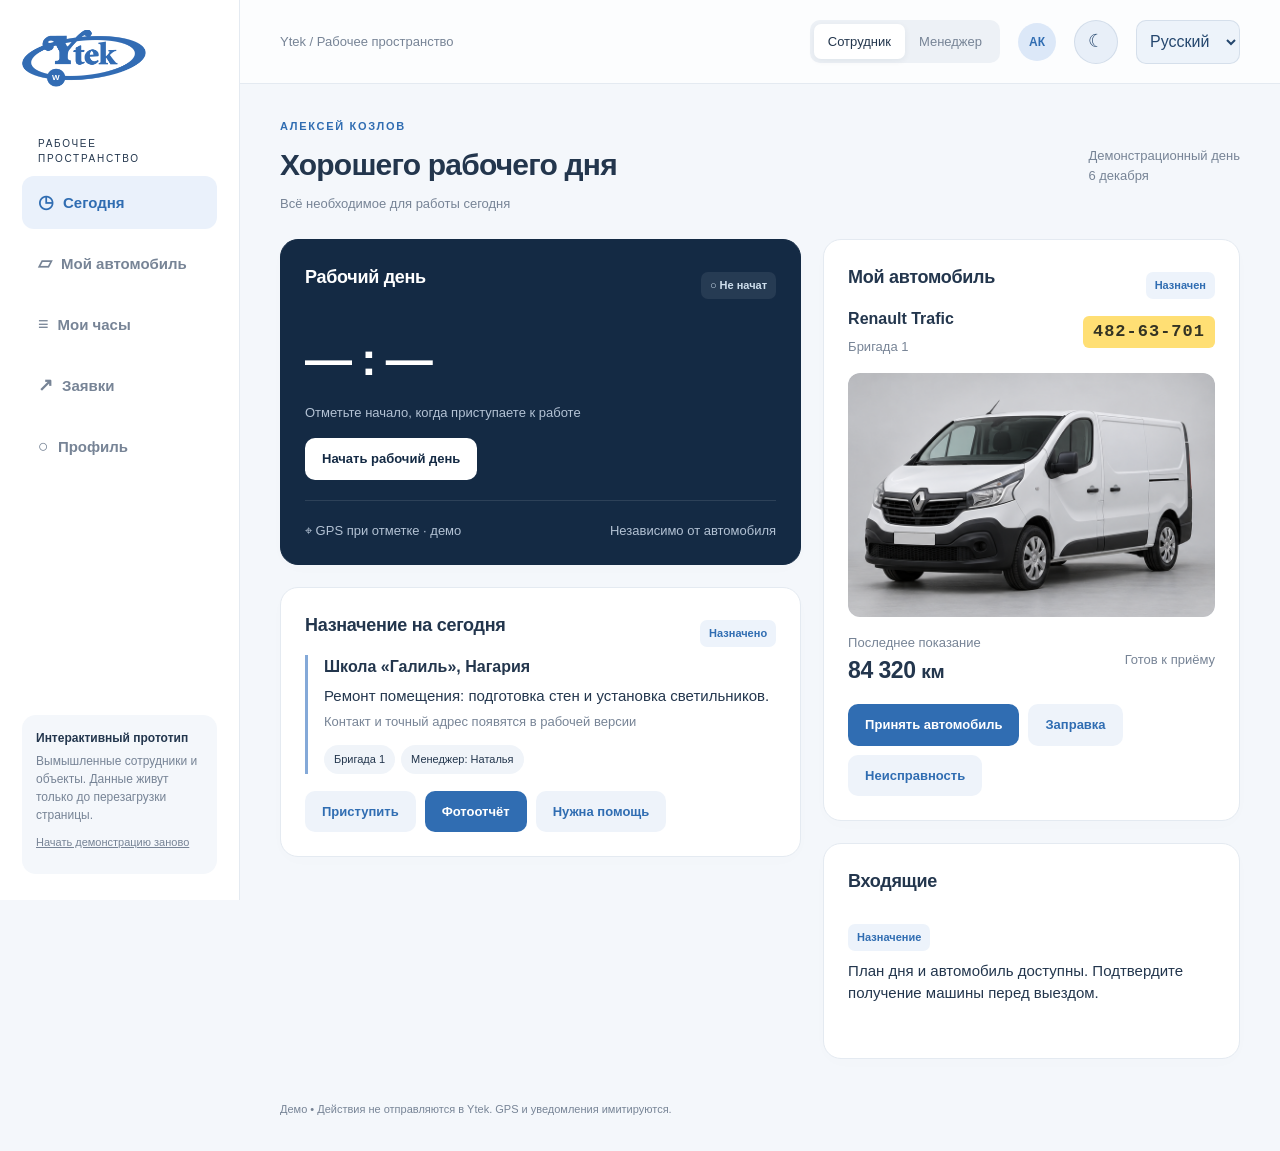
==== demo/index.html @ 3bb116f4 "Include demo assets and downloadable APK" ====
<!doctype html>
<html lang="ru">
<head><meta charset="utf-8"><meta name="viewport" content="width=device-width,initial-scale=1,viewport-fit=cover"><title>Ytek Work — рабочий день</title>
<style>
:root{--blue:#306db2;--navy:#142a44;--ink:#23364d;--muted:#778496;--line:#e4eaf1;--bg:#f4f7fb;--green:#24755a;--amber:#a46616}*{box-sizing:border-box}body{margin:0;background:var(--bg);color:var(--ink);font:15px/1.5 'Segoe UI',Arial,sans-serif}button,input,select,textarea{font:inherit}button,a{ -webkit-tap-highlight-color:transparent}button{cursor:pointer;border:0}button:focus-visible,a:focus-visible{outline:3px solid #7cacf0;outline-offset:3px}.shell{display:grid;grid-template-columns:240px 1fr;min-height:100vh}aside{background:white;border-right:1px solid var(--line);padding:26px 22px;display:flex;flex-direction:column;gap:30px;position:sticky;top:0;height:100vh}.brand{display:flex;align-items:center;gap:9px;height:65px}.brand img{width:117px;height:65px;object-fit:contain}.brand b{color:var(--blue);border-left:1px solid var(--line);padding-left:12px;font-size:20px}.nav{display:grid;gap:8px}.nav button{text-align:left;padding:13px 16px;border-radius:12px;background:transparent;color:var(--muted);font-weight:600}.nav button.active{background:#eaf1fb;color:var(--blue)}.nav small{display:block;padding:15px 16px 2px;font-size:10px;letter-spacing:1.7px}.demo{margin-top:auto;background:var(--bg);border-radius:14px;padding:14px;font-size:12px;color:var(--muted)}.demo strong{display:block;color:var(--ink);margin-bottom:5px}.main{min-width:0}header{height:84px;background:#ffffffb8;border-bottom:1px solid var(--line);display:flex;justify-content:space-between;align-items:center;padding:0 40px;gap:12px}.breadcrumb{color:var(--muted);font-size:13px}.role{display:flex;padding:4px;background:#edf1f6;border-radius:10px}.role button{padding:8px 14px;border-radius:7px;background:transparent;color:var(--muted);font-size:13px}.role button.active{background:white;box-shadow:0 2px 6px #142a4410;color:var(--ink)}.avatar{width:38px;height:38px;display:grid;place-items:center;background:#dce8f8;color:var(--blue);border-radius:50%;font-size:12px;font-weight:700}.header-right{display:flex;align-items:center;gap:18px}main{max-width:1440px;margin:auto;padding:34px 40px}.eyebrow{color:var(--blue);text-transform:uppercase;font-size:11px;font-weight:700;letter-spacing:1.7px}h1{font-size:30px;letter-spacing:-.8px;margin:7px 0}h2{font-size:18px;margin:0 0 16px;letter-spacing:-.3px}h3{font-size:16px;margin:0 0 6px}p{margin:5px 0 16px}.muted{color:var(--muted);font-size:13px}.titlebar{display:flex;justify-content:space-between;align-items:center;gap:20px;margin-bottom:26px}.grid{display:grid;grid-template-columns:1.25fr 1fr;gap:22px}.card{background:white;border:1px solid var(--line);border-radius:18px;padding:24px;box-shadow:0 4px 18px #142a4403;margin-bottom:22px}.dark{background:var(--navy);border-color:var(--navy);color:white;position:relative;overflow:hidden}.dark .muted{color:#b3c2d4}.row{display:flex;align-items:center;justify-content:space-between;gap:14px}.badge{display:inline-flex;align-items:center;gap:6px;border-radius:7px;padding:5px 9px;font-size:11px;font-weight:600;background:#edf3fb;color:var(--blue)}.badge.green{background:#e7f4ed;color:var(--green)}.badge.amber{background:#fff2de;color:var(--amber)}.badge.red{background:#ffe9e8;color:#b24c48}.dark .badge{background:#ffffff14;color:#cfdfed}.clock{font-size:47px;font-weight:600;letter-spacing:-2px;margin:17px 0 8px;font-variant-numeric:tabular-nums}.btn{padding:11px 17px;border-radius:10px;background:var(--blue);color:white;font-weight:600;font-size:13px}.btn.secondary{background:#eef3fa;color:var(--blue)}.btn.light{background:white;color:var(--navy)}.btn.danger{background:#fff0ee;color:#ad4c40}.actions{display:flex;gap:9px;flex-wrap:wrap;margin-top:17px}.divider{height:1px;background:var(--line);margin:20px 0}.dark .divider{background:#ffffff1b}.plate{font:700 17px/1.5 monospace;background:#ffdf74;color:#343323;letter-spacing:1px;padding:3px 10px;border-radius:6px;display:inline-block}.car-art{height:98px;display:flex;align-items:center;justify-content:center;background:linear-gradient(120deg,#f2f6fb,#eaf1fb);border-radius:12px;margin:16px 0}.car-art svg{width:225px;height:85px}.metric{font-size:23px;font-weight:600;letter-spacing:-.5px}.metrics{display:grid;grid-template-columns:repeat(4,1fr);gap:16px;margin-bottom:24px}.metrics .card{padding:18px;margin:0}.task{border-left:3px solid #84a9d8;padding-left:16px}.task p{margin:4px 0}.avatars{display:flex;gap:6px;margin-top:14px}.person{font-size:11px;background:#f0f4f9;border-radius:20px;padding:6px 10px}.mini{border-bottom:1px solid var(--line);padding:13px 0}.mini:last-child{border:0}.link{color:var(--blue);text-decoration:none;font-size:13px}.assignment{display:grid;grid-template-columns:1.2fr 1.4fr 1fr 1fr auto;align-items:center;gap:18px;border-top:1px solid var(--line);padding:18px 0}.assignment:first-of-type{border:0}.assignment .muted{margin-top:4px}.pill{display:inline-block;background:#eef3f8;padding:5px 10px;font-size:12px;border-radius:7px}.fleet{display:grid;grid-template-columns:repeat(2,1fr);gap:18px}.fleet .card{margin:0}.empty{text-align:center;padding:28px 10px;color:var(--muted)}.footnote{font-size:11px;color:var(--muted);margin-top:20px}.toast{position:fixed;bottom:25px;left:50%;transform:translateX(-50%);background:var(--navy);color:white;padding:13px 22px;border-radius:12px;box-shadow:0 8px 30px #142a4430;z-index:9;max-width:90vw}.toast:empty{display:none}dialog{border:0;border-radius:20px;padding:28px;width:min(520px,calc(100vw - 28px));box-shadow:0 24px 100px #142a4444;color:var(--ink)}dialog::backdrop{background:#10203377;backdrop-filter:blur(3px)}label{display:block;font-size:12px;font-weight:600;margin:15px 0 6px}input,select,textarea{width:100%;padding:10px 12px;background:#f8fafc;border:1px solid #dce4ed;border-radius:9px;color:var(--ink)}textarea{min-height:80px;resize:vertical}.formrow{display:grid;grid-template-columns:1fr 1fr;gap:14px}.error{color:#b14040;font-size:13px;margin-top:12px}.check{display:flex;align-items:center;gap:10px}.check input{width:auto}.attachment{display:block;max-width:100%;max-height:190px;object-fit:contain;margin:10px 0;border-radius:8px}.icon{font-size:18px;margin-right:9px}.reset{color:var(--muted);background:transparent;font-size:11px;padding:10px 0;text-decoration:underline}.viewing{background:#fff4dc;color:#835c20;padding:10px 16px;border-radius:10px;margin-bottom:20px;font-size:12px}.mobile-brand{display:none}button:disabled{opacity:.45;cursor:not-allowed}@media(max-width:1100px){aside{width:195px;padding:20px 16px}.shell{grid-template-columns:195px 1fr}main{padding:25px}header{padding:0 25px}.grid{grid-template-columns:1fr}.assignment{grid-template-columns:1fr 1fr 1fr}.metrics{grid-template-columns:repeat(2,1fr)}}@media(max-width:650px){.shell{display:block}aside{position:static;width:100%;height:auto;padding:12px 16px;gap:10px;border-right:0;border-bottom:1px solid var(--line)}.brand{height:44px}.brand img{height:44px;width:87px}.nav{display:flex;overflow:auto;gap:4px}.nav small,.demo{display:none}.nav button{white-space:nowrap;padding:9px 12px;font-size:12px}header{height:65px;padding:0 16px}.breadcrumb{display:none}.header-right{width:100%;justify-content:space-between}main{padding:22px 16px}h1{font-size:26px}.titlebar{align-items:flex-start}.card{padding:19px;border-radius:15px}.grid{gap:0}.metrics{gap:10px}.metrics .metric{font-size:21px}.assignment{grid-template-columns:1fr 1fr;gap:12px}.assignment button{grid-column:2}.fleet{grid-template-columns:1fr}.clock{font-size:43px}.titlebar>.muted{font-size:11px;text-align:right}.role button{padding:7px 12px}.formrow{grid-template-columns:1fr}.actions .btn{flex-grow:1}.row{flex-wrap:wrap}}
</style></head>
<body><div class="shell"><aside><div class="brand"><img src="ytek-original.png" alt="Ytek"><b>Work</b></div><nav id="nav" class="nav" aria-label="Разделы"></nav><div class="demo"><strong>Интерактивный прототип</strong>Вымышленные сотрудники и объекты. Данные живут только до перезагрузки страницы.<br><button class="reset" onclick="location.reload()">Начать демонстрацию заново</button></div></aside><div class="main"><header><div class="breadcrumb">Ytek / Рабочее пространство</div><div class="header-right"><div class="role" aria-label="Демонстрация роли"><button id="employeeRole" onclick="setRole('employee')">Сотрудник</button><button id="managerRole" onclick="setRole('manager')">Менеджер</button></div><div class="avatar" id="avatar">АК</div></div></header><main id="app"></main></div></div><dialog id="dialog"><form id="form"><div class="row"><h2 id="dialogTitle"></h2><button type="button" class="btn secondary" onclick="closeDialog()" aria-label="Закрыть">×</button></div><div id="fields"></div><div id="error" class="error" role="alert"></div><div class="actions"><button class="btn" type="submit">Сохранить</button><button class="btn secondary" type="button" onclick="closeDialog()">Отмена</button></div></form></dialog><div class="toast" id="toast" role="status" aria-live="polite"></div>
<link rel="stylesheet" href="appearance.css"><link rel="stylesheet" href="vehicle-photos.css"><link rel="stylesheet" href="logo.css"><link rel="stylesheet" href="responsive.css"><script src="appearance.js" defer></script><script src="translations.js" defer></script><script src="i18n.js" defer></script><script src="accounts.js" defer></script>
<script>
const $=s=>document.querySelector(s),esc=s=>String(s??'').replace(/[&<>"']/g,c=>({'&':'&amp;','<':'&lt;','>':'&gt;','"':'&quot;',"'":'&#39;'}[c]));
const people=['Алексей Козлов','Даниэль Леви','Михаил Орлов','Давид Коэн'];
const cars=[{id:1,name:'Renault Trafic',plate:'482-63-701',km:84320},{id:2,name:'Renault Kangoo',plate:'619-24-502',km:61750},{id:3,name:'Citroën Berlingo',plate:'735-18-403',km:102480},{id:4,name:'Subaru Forester',plate:'294-57-604',km:78910}];
const sites=['Школа «Галиль», Нагария','Учебный центр, Акко','Школа «Орен», Хайфа','Школа «Римон», Кармиэль'];
let role='employee',view='today',user=people[0],gps=true,shift=null,shifts=[],sessions=[],fuel=[],issues=[],reports=[],requests=[],taskStatus='Назначено',notices=[],modalSave=null;
let assignments=cars.map((c,i)=>({id:i+1,car:c.id,driver:people[i],team:'Бригада '+(i+1),site:sites[i],start:'06:00',end:'18:00'}));
const car=id=>cars.find(c=>c.id===Number(id));const active=id=>sessions.find(s=>s.car===id&&!s.end);const own=()=>sessions.find(s=>s.driver===user&&!s.end);const planned=()=>{let handoff=[...sessions].reverse().find(s=>s.end&&s.next===user&&!s.claimed);return handoff?{car:handoff.car,team:'Передача автомобиля',site:assignments.find(a=>a.driver===user)?.site||sites[0],handoff}:assignments.find(a=>a.driver===user)};const time=()=>new Date().toLocaleTimeString((window.YtekI18n?.locale||'ru-RU'),{hour:'2-digit',minute:'2-digit'});const km=n=>Number(n).toLocaleString((window.YtekI18n?.locale||'ru-RU'));
const btn=(text,action,kind='secondary')=>`<button class="btn ${kind}" onclick="${action}">${text}</button>`;
function toast(t){$('#toast').textContent=t;clearTimeout(window.toastTimer);window.toastTimer=setTimeout(()=>$('#toast').textContent='',4500)}
function setRole(r){role=r;view=r==='employee'?'today':'board';render()}
function setView(v){view=v;render()}
const art=`<div class="car-art"><svg viewBox="0 0 280 100" aria-hidden="true"><path d="M35 62V30q0-8 9-8h143l43 25h17q10 0 10 12v19H27V65z" fill="#c4d5ea"/><path d="M150 29h34l31 21h-65z" fill="#5d80aa"/><rect x="48" y="29" width="42" height="23" rx="3" fill="#5d80aa"/><rect x="97" y="29" width="42" height="23" rx="3" fill="#5d80aa"/><path d="M26 77h233" stroke="#306db2" stroke-width="5"/><circle cx="69" cy="78" r="15" fill="#23364d"/><circle cx="69" cy="78" r="7" fill="#dce6f0"/><circle cx="213" cy="78" r="15" fill="#23364d"/><circle cx="213" cy="78" r="7" fill="#dce6f0"/><path d="M146 29v43" stroke="#9bb4d2" stroke-width="2"/><rect x="239" y="55" width="15" height="8" rx="2" fill="#fff5d4"/></svg></div>`;
function render(){const nav=role==='employee'?[['today','◷','Сегодня'],['vehicle','▱','Мой автомобиль'],['hours','≡','Мои часы'],['requests','↗','Заявки'],['profile','○','Профиль']]:[['board','▦','Обзор дня'],['fleet','▱','Автомобили'],['service','⚒','Обслуживание'],['requests','↗','Заявки команды']];$('#nav').innerHTML='<small>РАБОЧЕЕ ПРОСТРАНСТВО</small>'+nav.map(([v,i,t])=>`<button class="${v===view?'active':''}" onclick="setView('${v}')"><span class="icon">${i}</span>${t}</button>`).join('');$('#employeeRole').className=role==='employee'?'active':'';$('#managerRole').className=role==='manager'?'active':'';$('#avatar').textContent=role==='manager'?'МН':user.split(' ').map(n=>n[0]).join('');const names={today:'Хорошего рабочего дня',vehicle:'Мой автомобиль',hours:'Мои часы',requests:role==='manager'?'Заявки команды':'Мои заявки',profile:'Мой профиль',board:'Команда в движении',fleet:'Автомобили',service:'Обслуживание'};$('#app').innerHTML=`<div class="titlebar"><div><div class="eyebrow">${role==='manager'?'Панель менеджера':esc(user)}</div><h1>${names[view]}</h1><div class="muted">${role==='manager'?'Люди, объекты и транспорт — в одном месте':'Всё необходимое для работы сегодня'}</div></div><div class="muted">Демонстрационный день<br><span translate="no" data-today-date></span></div></div>`+({today:today,vehicle:vehicle,hours:hours,requests:requestView,profile:profile,board:board,fleet:fleetView,service:serviceView}[view])()+`<div class="footnote">Демо • Действия не отправляются в Ytek. GPS и уведомления имитируются.</div>`;}
function vehicleCard(){let s=own(),a=planned(),c=s?car(s.car):a?car(a.car):null;if(!c)return '<div class="card"><h2>Мой автомобиль</h2><p class="muted">Ожидается назначение менеджера.</p></div>';let occupied=active(c.id),blocked=issues.some(i=>i.car===c.id&&i.unsafe&&i.status!=='Выполнено');return `<div class="card"><div class="row"><h2>Мой автомобиль</h2><span class="badge ${blocked?'red':s?'green':''}">${blocked?'Требует проверки':s?'Принят вами':'Назначен'}</span></div><div class="row"><div><h3>${c.name}</h3><div class="muted">${esc(a?.team||'Назначение в течение дня')}</div></div><span class="plate">${c.plate}</span></div>${art}<div class="row"><div><div class="muted">${s?'При получении':'Последнее показание'}</div><div class="metric">${km(s?s.startKm:c.km)} <small>км</small></div></div><div class="muted">${s?'Получен в '+s.start:occupied?'Сейчас у '+esc(occupied.driver):'Готов к приёму'}</div></div><div class="actions">${s?btn('Передать / вернуть',"openForm('return')",''):btn('Принять автомобиль',"openForm('accept')",'')}${btn('Заправка',"openForm('fuel')")}${btn('Неисправность',"openForm('issue')")}</div>${blocked?'<p class="muted" style="margin-top:12px">Сообщено о небезопасном состоянии. Приём заблокирован до проверки.</p>':''}</div>`}
function today(){const a=planned();return `<div class="grid"><div><div class="card dark"><div class="row"><h2>Рабочий день</h2><span class="badge">${shift?'● День начат':'○ Не начат'}</span></div><div class="clock">${shift?shift:'— : —'}</div><p class="muted">${shift?'Время начала сохранено':'Отметьте начало, когда приступаете к работе'}</p>${btn(shift?'Закончить рабочий день':'Начать рабочий день','toggleShift()','light')}<div class="divider"></div><div class="row"><span class="muted">${gps?'⌖ GPS при отметке · демо':'GPS отключён менеджером'}</span><span class="muted">Независимо от автомобиля</span></div></div><div class="card"><div class="row"><h2>Назначение на сегодня</h2><span class="badge">${taskStatus}</span></div><div class="task"><h3>${esc(a?.site||'Ожидается назначение')}</h3><p>Ремонт помещения: подготовка стен и установка светильников.</p><p class="muted">Контакт и точный адрес появятся в рабочей версии</p><div class="avatars"><span class="person">${esc(a?.team||'Бригада')}</span><span class="person">Менеджер: Наталья</span></div></div><div class="actions">${btn('Приступить',"startTask()")}${btn('Фотоотчёт',"openForm('report')",'')}${btn('Нужна помощь',"openForm('help')")}</div></div></div><div>${vehicleCard()}<div class="card"><h2>Входящие</h2>${notices.length?notices.slice(-4).reverse().map(n=>`<div class="mini">${esc(n)}</div>`).join(''):'<div class="mini"><span class="badge">Назначение</span><p style="margin-top:9px">План дня и автомобиль доступны. Подтвердите получение машины перед выездом.</p></div>'}</div></div></div>`}
function vehicle(){return `<div class="grid"><div>${vehicleCard()}<div class="card"><h2>Передачи автомобиля</h2>${sessions.length?sessions.map(s=>`<div class="mini"><div class="row"><b>${car(s.car).plate}</b><span class="badge ${s.end?'':'green'}">${s.end?'Возвращён':'В использовании'}</span></div><div><span translate="no">${esc(s.driver)}</span> · ${s.start} — ${s.end||'…'}</div><div class="muted">${km(s.startKm)} → ${s.end?km(s.endKm):'…'} км ${s.end?'· '+km(s.endKm-s.startKm)+' км':''}</div></div>`).join(''):'<p class="muted">Передач пока нет. Начните с приёма автомобиля.</p>'}</div></div><div><div class="card"><h2>Заправки</h2>${fuel.length?fuel.map(f=>`<div class="mini"><b>${car(f.car).plate} · ${f.liters} л</b><div>${f.sum} ₪ · ${km(f.km)} км</div><div class="muted"><span translate="no">${esc(f.driver)}</span> · ${f.at}</div>${f.receipt?'<span class="badge">Чек прикреплён</span>':''}</div>`).join(''):'<p class="muted">Сохранённые заправки появятся здесь.</p>'}</div>${issueCards(false)}</div></div>`}
function hours(){return `<div class="card"><h2>Мой табель</h2>${shift?`<div class="mini">Сегодня · ${shift} — <span class="badge green">Работаю</span></div>`:''}${shifts.length?shifts.map(s=>`<div class="mini"><div class="row"><b>Сегодня</b><span>${s.start} — ${s.end}</span></div><span class="muted">${s.gps?'Геопроверка: в зоне (демо)':'Без геопроверки'}</span></div>`).join(''):!shift?'<p class="muted">Отметок пока нет. Начните день на главном экране.</p>':''}<div class="actions">${btn('Запросить исправление',"openForm('correction')")}</div></div>`}
function profile(){return `<div class="card"><h2><span translate="no">${esc(user)}</span></h2><p>Выездной сотрудник · Ремонтная бригада</p><span class="badge">Роль: сотрудник</span><label>Посмотреть сценарий другого водителя (демо)</label><select onchange="user=this.value;render()">${people.map(p=>`<option ${p===user?'selected':''}>${p}</option>`).join('')}</select><div class="divider"></div><h3>Рабочие документы</h3><p class="muted">В демонстрации нет персональных документов.</p><h3>Язык интерфейса</h3><p class="muted">Выберите язык в верхней части экрана.</p></div>`}
function requestView(){let list=role==='manager'?requests:requests.filter(r=>r.driver===user);return `<div class="card"><div class="row"><h2>${role==='manager'?'На согласовании':'Отпуска и отсутствия'}</h2>${role==='employee'?btn('Новая заявка',"openForm('leave')",''):''}</div>${list.length?list.map(r=>`<div class="mini"><div class="row"><b>${esc(r.type)}</b><span class="badge">${esc(r.status)}</span></div><div><span translate="no">${esc(r.driver)}</span> · <span translate="no">${esc(r.details)}</span></div>${role==='manager'&&r.status==='На рассмотрении'?`<div class="actions">${btn('Одобрить',`decide(${r.id},'Одобрено')`)}${btn('Отклонить',`decide(${r.id},'Отклонено')`,'danger')}</div>`:''}</div>`).join(''):'<div class="empty">Новых заявок пока нет</div>'}</div>`}
function board(){return `<div class="metrics">${[['Бригад на сегодня',4],['Автомобилей в работе',sessions.filter(s=>!s.end).length],['На обслуживании',cars.filter(c=>issues.some(i=>i.car===c.id&&i.unsafe&&i.status!=='Выполнено')).length],['Новых заявок',issues.filter(i=>i.status==='Новая').length]].map(([t,n])=>`<div class="card"><div class="muted">${t}</div><div class="metric">${n}</div></div>`).join('')}</div><div class="card"><div class="row"><h2>План выездов</h2>${btn('+ Назначить автомобиль',"openForm('assign')",'')}</div><p class="muted">Плановое время назначения и фактический приём учитываются отдельно.</p>${assignments.map(a=>`<div class="assignment"><div><span class="plate">${car(a.car).plate}</span><div class="muted">${car(a.car).name}</div></div><div><b><span translate="no">${esc(a.team)}</span></b><div class="muted"><span translate="no">${esc(a.driver)}</span></div></div><div>${esc(a.site)}<div class="muted">${a.start} — ${a.end}</div></div><div><span class="badge ${active(a.car)?'green':''}">${active(a.car)?'У водителя':'Запланирован'}</span></div>${btn('Изменить',`openForm('assign',${a.id})`)}</div>`).join('')}</div><div class="grid"><div class="card"><h2>Фотоотчёты и помощь</h2>${reports.length?reports.map(r=>`<div class="mini"><b><span translate="no">${esc(r.driver)}</span> · ${esc(r.type)}</b><p><span translate="no">${esc(r.text)}</span></p>${r.photo?`<img class="attachment" src="${r.photo}" alt="Фотоотчёт">`:''}<span class="badge">${r.status}</span>${r.type==='Фотоотчёт'&&r.status==='На проверке'?`<div class="actions">${btn('Принять',`reviewReport(${r.id},true)`)}${btn('На доработку',`reviewReport(${r.id},false)`)}</div>`:''}</div>`).join(''):'<p class="muted">Отчёты работников появятся здесь.</p>'}</div><div class="card"><h2>Геопроверка рабочего времени</h2><p class="muted">При сбоях GPS можно отключить сбор для всей компании. Рабочее время продолжит фиксироваться.</p><span class="badge ${gps?'green':'amber'}">${gps?'Сбор GPS включён':'Сбор GPS отключён'}</span><div class="actions">${btn(gps?'Отключить GPS':'Включить GPS','gps=!gps;render();toast("Настройка GPS изменена")')}</div></div></div>`}
function fleetView(){return `<div class="fleet">${cars.map(c=>`<div class="card"><div class="row"><h2>${c.name}</h2><span class="plate">${c.plate}</span></div>${art}<div class="metric">${km(c.km)} км</div><p class="muted">${active(c.id)?'За рулём: '+esc(active(c.id).driver):'Сейчас не принят водителем'}</p><span class="badge ${issues.some(i=>i.car===c.id&&i.unsafe&&i.status!=='Выполнено')?'red':''}">${issues.some(i=>i.car===c.id&&i.unsafe&&i.status!=='Выполнено')?'Требует проверки':'Доступен для назначений'}</span><div class="actions">${btn('Назначить',`openForm('assign',0,${c.id})`)}</div></div>`).join('')}</div>`}
function issueCards(manager){let list=manager?issues:issues.filter(i=>i.driver===user);return `<div class="card"><h2>Заявки на обслуживание</h2>${list.length?list.map(i=>`<div class="mini"><div class="row"><b>${car(i.car).plate}</b><span class="badge ${i.unsafe?'red':'amber'}">${i.unsafe?'Небезопасно':'Обычная'}</span></div><p><span translate="no">${esc(i.text)}</span></p><div class="muted"><span translate="no">${esc(i.driver)}</span> · ${km(i.km)} км</div>${i.photo?`<img class="attachment" src="${i.photo}" alt="Неисправность">`:''}${manager?`<label>Статус заявки</label><select onchange="changeIssue(${i.id},this.value)">${['Новая','Рассмотрена','Запланировано обслуживание','Выполнено'].map(s=>`<option ${s===i.status?'selected':''}>${s}</option>`).join('')}</select>`:`<span class="badge">${i.status}</span>`}</div>`).join(''):'<p class="muted">Заявок пока нет.</p>'}</div>`}
function serviceView(){return issueCards(true)}
function toggleShift(){if(!shift){shift=time();toast('Начало рабочего дня сохранено'+(gps?' · GPS: в зоне (демо)':''))}else{shifts.push({start:shift,end:time(),gps});shift=null;toast('Окончание дня сохранено. Возврат автомобиля оформляется отдельно.')}render()}
function startTask(){taskStatus='В работе';render();toast('Задание начато')}
function decide(id,status){requests.find(r=>r.id===id).status=status;notices.push('Решение по заявке: '+status);render()}
function reviewReport(id,ok){let r=reports.find(r=>r.id===id);r.status=ok?'Принято':'Нужна доработка';taskStatus=r.status;notices.push('Фотоотчёт: '+r.status);render()}
function changeIssue(id,status){issues.find(i=>i.id===id).status=status;notices.push('Обслуживание: '+status);render();toast('Статус обновлён')}
function closeDialog(){$('#dialog').close()}
function input(name,title,type='text',value='',extra=''){return `<label for="f-${name}">${title}</label><input id="f-${name}" name="${name}" type="${type}" value="${esc(value)}" ${extra}>`}
function select(name,title,opts,value){return `<label for="f-${name}">${title}</label><select id="f-${name}" name="${name}">${opts.map(([v,t])=>`<option value="${esc(v)}" ${String(v)===String(value)?'selected':''}>${esc(t)}</option>`).join('')}</select>`}
function note(){return '<label for="f-text">Комментарий</label><textarea id="f-text" name="text" required placeholder="Опишите, что произошло или что нужно сделать"></textarea>'}
function attachment(title){return input('photo',title,'file','','accept="image/*"')+'<div class="muted">До 5 МБ. Только для текущей демонстрации.</div>'}
function openForm(type,id=0,carId=0){let s=own(),a=planned(),c=s?car(s.car):a?car(a.car):cars[0];let fields='',title='';if(type==='accept'){if(s)return toast('Сначала верните текущий автомобиль');if(!a)return toast('Сначала требуется назначение менеджера');if(active(c.id))return toast('Автомобиль ещё не возвращён предыдущим водителем');if(issues.some(i=>i.car===c.id&&i.unsafe&&i.status!=='Выполнено'))return toast('Приём заблокирован: автомобиль требует проверки');title='Принять '+c.plate;fields=`<p class="muted">${c.name}. Сверьте показание с одометром.</p>`+input('km','Пробег, км','number',c.km,'required min="0" step="1"')+input('reason','Если показание отличается — объясните причину');}
if(type==='return'){if(!s)return toast('Нет принятого автомобиля');title='Передать / вернуть '+c.plate;fields=input('km','Показание одометра при передаче, км','number',c.km,`required min="${s.startKm}" step="1"`)+select('next','Следующий водитель',[['','Возврат на базу'],...people.filter(p=>p!==user).map(p=>[p,p])],'')+input('remark','Замечания при передаче');}
if(type==='fuel'){if(!s)return toast('Для заправки сначала примите автомобиль');title='Заправка · '+c.plate;fields='<div class="formrow">'+input('liters','Литры','number','','required min="0.1" step="0.01"')+input('sum','Общая сумма, ₪','number','','required min="0.01" step="0.01"')+'</div>'+input('km','Показание одометра, км','number',c.km,`required min="${c.km}" step="1"`)+attachment('Фото чека');}
if(type==='issue'){title='Заявка на обслуживание';fields=select('car','Автомобиль',cars.map(c=>[c.id,c.name+' · '+c.plate]),c.id)+input('km','Показание одометра, км','number',c.km,'required min="0" step="1"')+note()+'<label class="check"><input type="checkbox" name="unsafe">Продолжать движение небезопасно</label>'+attachment('Фото проблемы');}
if(type==='assign'){let old=assignments.find(x=>x.id===id);title=id?'Изменить назначение':'Назначить автомобиль';fields=select('car','Автомобиль',cars.map(c=>[c.id,c.name+' · '+c.plate]),old?.car||carId||1)+select('driver','Ответственный водитель',people.map(p=>[p,p]),old?.driver||people[0])+input('team','Бригада','text',old?.team||'Бригада 1','required')+select('site','Объект',sites.map(p=>[p,p]),old?.site||sites[0])+'<div class="formrow">'+input('start','С','time',old?.start||'06:00','required')+input('end','До','time',old?.end||'18:00','required')+'</div><p class="muted">Назначение на демонстрационный день. Для смены машины сначала завершите предыдущий интервал.</p>';}
if(type==='report'||type==='help'){title=type==='report'?'Фотоотчёт по заданию':'Сообщить о проблеме';fields=note()+(type==='report'?attachment('Фотография выполненной работы'):'');}
if(type==='leave'){title='Заявка на отсутствие';fields=select('type','Тип',[['Отпуск','Отпуск'],['Больничный','Больничный']],'Отпуск')+'<div class="formrow">'+input('from','С','date','','required')+input('to','По','date','','required')+'</div>'+input('comment','Комментарий');}
if(type==='correction'){title='Исправление рабочего времени';fields=input('date','Дата','date','','required')+'<div class="formrow">'+input('start','Начало','time','','required')+input('end','Окончание','time','','required')+'</div>'+note();}
$('#dialogTitle').textContent=title;$('#fields').innerHTML=fields;$('#error').textContent='';modalSave=async f=>{let n=Number(f.get('km'));let photo=$('#form input[type=file]')?.files[0];if(photo&&(!photo.type.startsWith('image/')||photo.size>5*1024*1024))throw Error('Прикрепите изображение размером до 5 МБ');let url=photo?URL.createObjectURL(photo):null;
if(type==='accept'){if(n<c.km)throw Error('Пробег не может быть меньше последнего показания');if(n!==c.km&&!f.get('reason').trim())throw Error('Укажите причину расхождения показаний');sessions.filter(h=>h.end&&h.car===c.id&&!h.claimed).forEach(h=>h.claimed=true);sessions.push({car:c.id,driver:user,start:time(),startKm:n,reason:f.get('reason')});c.km=n;}
if(type==='return'){if(n<c.km)throw Error('Пробег не может быть меньше последнего показания, включая заправки');Object.assign(s,{end:time(),endKm:n,next:f.get('next'),remark:f.get('remark')});c.km=n;let next=f.get('next');if(next)notices.push('Автомобиль '+c.plate+' передан. '+next+' должен подтвердить приём.');}
if(type==='fuel'){c.km=n;fuel.push({car:c.id,driver:user,km:n,liters:Number(f.get('liters')),sum:Number(f.get('sum')),receipt:url,at:time()});}
if(type==='issue'){issues.push({id:Date.now(),car:Number(f.get('car')),driver:user,km:n,text:f.get('text'),unsafe:f.has('unsafe'),photo:url,status:'Новая'});notices.push('Заявка на обслуживание отправлена менеджеру');}
if(type==='assign'){let obj={id:id||Date.now(),car:Number(f.get('car')),driver:f.get('driver'),team:f.get('team'),site:f.get('site'),start:f.get('start'),end:f.get('end')};if(obj.end<=obj.start)throw Error('В этом прототипе окончание должно быть позже начала в тот же день');if(issues.some(i=>i.car===obj.car&&i.unsafe&&i.status!=='Выполнено'))throw Error('Автомобиль требует проверки и не может быть назначен');if(assignments.some(x=>x.id!==id&&(x.car===obj.car||x.driver===obj.driver)&&obj.start<x.end&&obj.end>x.start))throw Error('Пересечение: автомобиль или водитель уже назначен на это время');if(id)assignments=assignments.map(x=>x.id===id?obj:x);else assignments.push(obj);notices.push('Менеджер обновил план выездов');}
if(type==='report'||type==='help'){if(type==='report'&&!photo)throw Error('Добавьте фотографию выполненной работы');reports.push({id:Date.now(),type:type==='report'?'Фотоотчёт':'Нужна помощь',driver:user,text:f.get('text'),photo:url,status:type==='report'?'На проверке':'Новое'});if(type==='report')taskStatus='На проверке';}
if(type==='leave'){if(f.get('to')<f.get('from'))throw Error('Дата окончания должна быть не раньше начала');requests.push({id:Date.now(),driver:user,type:f.get('type'),details:f.get('from')+' — '+f.get('to')+' '+f.get('comment'),status:'На рассмотрении'});}
if(type==='correction')requests.push({id:Date.now(),driver:user,type:'Исправление времени',details:f.get('date')+' · '+f.get('start')+' — '+f.get('end')+' · '+f.get('text'),status:'На рассмотрении'});
};$('#dialog').showModal();}
$('#form').addEventListener('submit',async e=>{e.preventDefault();try{await modalSave(new FormData(e.target));closeDialog();render();toast('Сохранено в демонстрации')}catch(err){$('#error').textContent=err.message}});render();
</script></body></html>
---- demo/appearance.css ----
:root{color-scheme:light}body[data-theme=dark]{color-scheme:dark;--bg:#101a27;--ink:#e2eaf5;--muted:#a1b0c4;--line:#334356;background:#101a27;color:#e2eaf5}body[data-theme=dark] aside,body[data-theme=dark] header,body[data-theme=dark] .card,body[data-theme=dark] dialog,body[data-theme=dark] .nav,body[data-theme=dark] .nav button{background:#1b293a;color:#e2eaf5;border-color:#334356}body[data-theme=dark] .phone{background:#101a27}body[data-theme=dark] .dark{background:#213e5e}body[data-theme=dark] input,body[data-theme=dark] select,body[data-theme=dark] textarea{background:#132133;color:#edf3fb;border-color:#40516a}body[data-theme=dark] .car-art,body[data-theme=dark] .art{background:#26364a}body[data-theme=dark] .small,body[data-theme=dark] .hello,body[data-theme=dark] .muted,body[data-theme=dark] .intro p,body[data-theme=dark] .intro ol,body[data-theme=dark] .kv span{color:#a5b5ca}body[data-theme=dark] .nav button.active,body[data-theme=dark] .btn.secondary,body[data-theme=dark] .button.soft,body[data-theme=dark] .back,body[data-theme=dark] .help{background:#29415e;color:#c3dcff}body[data-theme=dark] .line,body[data-theme=dark] .divider{background:#35445a}body[data-theme=dark] .role,body[data-theme=dark] .demo{background:#132133}body[data-theme=dark] .role button.active{background:#304660;color:white}body[data-theme=dark] .brand img,body[data-theme=dark] .logo img{background:#f1f5fc;border-radius:8px}body[data-theme=dark] .heading,body[data-theme=dark] .intro h1,body[data-theme=dark] .demo strong{color:#e2eaf5}.theme-toggle{border:1px solid #a4b6cc55;border-radius:50%;width:35px;height:35px;display:grid;place-items:center;background:#e8eff8;color:#25476e;font-size:18px;cursor:pointer;flex-shrink:0}body[data-theme=dark] .theme-toggle{background:#304660;color:#ffe4a1}.top{gap:10px}.top .logo{margin-right:auto}.vehicle-illustration{width:100%!important;max-width:265px;height:100%!important}.art,.car-art{min-height:90px}.account-panel{max-width:900px}.account-person{display:flex;justify-content:space-between;align-items:center;padding:16px 0;border-bottom:1px solid var(--line,#e4eaf1);gap:12px}.account-person small{display:block;color:var(--muted,#778496)}.account-note{padding:12px;background:#edf3fa;color:#526c88;border-radius:10px;font-size:12px}body[data-theme=dark] .account-note{background:#29415e;color:#c3dcff}
---- demo/vehicle-photos.css ----
.art,.car-art{height:auto;min-height:0;overflow:hidden;display:block;background:#dce0e5!important}
.vehicle-photo{width:100%;aspect-ratio:3/2;background-image:url('vehicles-realistic.png');background-size:200% 200%;background-repeat:no-repeat;border-radius:12px}
---- demo/logo.css ----
/* Frame the visible original artwork (approximately x16,y145 to x496,y369)
   instead of its transparent square canvas. Both themes use the same source. */
.brand .brand-mark,.logo .brand-mark{display:block;position:relative;flex:none;width:124px;height:58px;overflow:hidden;border:0;padding:0;background:transparent;border-radius:0}
.logo .brand-mark{width:94px;height:44px;margin:0}
.brand .brand-mark img,.logo .brand-mark img,body[data-theme=dark] .brand .brand-mark img,body[data-theme=dark] .logo .brand-mark img{position:absolute;display:block;width:106.667%;max-width:none;height:auto;left:-3.333%;top:-64.732%;object-fit:initial;background:transparent;border-radius:0}
body[data-theme=dark] .brand .brand-mark img,body[data-theme=dark] .logo .brand-mark img{filter:brightness(0) invert(1)}
body[data-theme=dark] .logo>span:not(.brand-mark),body[data-theme=dark] .brand b{color:#e4efff;border-color:#516278}
@media(max-width:650px){.brand .brand-mark{width:94px;height:44px}}
.brand .brand-mark::after,.logo .brand-mark::after{content:'W';position:absolute;left:27.3%;top:83.5%;transform:translate(-50%,-50%);color:#fff;font-family:Arial,sans-serif;font-size:8.1px;font-weight:800;line-height:1;letter-spacing:0;pointer-events:none}
.logo .brand-mark::after{font-size:6.3px}
body[data-theme=dark] .brand .brand-mark::after,body[data-theme=dark] .logo .brand-mark::after{color:#101a27}
.brand>b,.logo>span:not(.brand-mark){display:none}
@media(max-width:650px){.brand .brand-mark::after{font-size:6.3px}}
---- demo/responsive.css ----
/* Shared language controls, bidirectional layout, and narrow-screen dashboard. */
.language-select{width:104px;min-height:44px;padding:7px 9px;flex-shrink:0;font-size:16px;border-radius:10px;background:#edf3fa;color:#25476e;border:1px solid #a4b6cc55}
.theme-toggle{width:44px;height:44px}
.top .logo{margin-right:0;margin-inline-end:auto}
.plate,.clock,input[type=number],input[type=time],input[type=date],input[type=email],input[type=password],#ac-login{direction:ltr;unicode-bidi:isolate}
[translate=no]{unicode-bidi:plaintext}
.brand-mark{direction:ltr;flex-shrink:0}
.assignment>div:nth-child(3) .muted{direction:ltr;unicode-bidi:isolate;text-align:start}
[dir=rtl] .assignment>div:nth-child(3) .muted{text-align:right}
.nav button{text-align:start}
.phone .nav button{text-align:center}
.icon{margin-right:0;margin-inline-end:9px}
[dir=rtl] .task{border-left:0;padding-left:0;border-right:3px solid #84a9d8;padding-right:12px}
[dir=rtl] aside{border-right:0;border-left:1px solid var(--line)}
[dir=rtl] .intro ol{padding-left:0;padding-right:20px}
[dir=rtl] .eyebrow,[dir=rtl] .heading,[dir=rtl] h1,[dir=rtl] h2{letter-spacing:normal}
dialog{max-height:calc(100dvh - 32px);overflow:auto;overscroll-behavior:contain}
.card,.row>*{min-width:0}.account-person{flex-wrap:wrap;overflow-wrap:anywhere}
.account-person>div{min-width:0}
body[data-theme=dark] .language-select{background:#132133;color:#edf3fb}
@media(max-width:700px){
  input,select,textarea,.form input,.form select,.form textarea{font-size:16px}
  .phone .top{padding-inline:12px;gap:8px}.phone .avatar{display:none}
  .phone .row{flex-wrap:wrap}.phone .actions{grid-template-columns:repeat(2,minmax(0,1fr))}
  .phone .scroll{padding-inline:14px}.phone .card{padding:16px}
  .phone .button{min-height:44px;overflow-wrap:anywhere}
}
@media(max-width:650px){
  .shell{padding-bottom:calc(88px + env(safe-area-inset-bottom))}
  .shell aside{padding-top:calc(10px + env(safe-area-inset-top));border-inline:0}
  .shell .brand{height:52px}.shell .brand .brand-mark{width:106px;height:50px}
  .shell .nav{position:fixed;inset-inline:0;bottom:0;z-index:5;display:grid;grid-template-columns:repeat(5,minmax(0,1fr));gap:2px;padding:6px 5px calc(8px + env(safe-area-inset-bottom));background:white;border-top:1px solid var(--line);overflow:visible}
  .shell .nav button{min-width:0;min-height:58px;padding:6px 2px;text-align:center;white-space:normal;overflow-wrap:anywhere;font-size:10px;line-height:1.25}
  .shell .nav .icon{display:block;margin:0 0 4px;font-size:20px}
  .shell header{height:auto;min-height:64px;padding:8px 12px;position:sticky;top:0;z-index:3;background:#f4f7fb}
  .header-right{gap:6px;flex-wrap:wrap}.header-right .avatar{display:none}
  .role{flex:1}.role button{flex:1;min-height:44px;padding:6px 8px}
  .header-right .language-select{width:94px}.header-right .theme-toggle{width:40px;height:44px}
  .shell main{padding:20px 12px}.titlebar{flex-direction:column;gap:10px;margin-bottom:18px}
  .titlebar>.muted{text-align:start}.titlebar>.btn{width:100%}
  .shell .card{padding:17px}.shell .assignment{grid-template-columns:1fr;gap:10px}
  .shell .assignment button{grid-column:auto;width:100%}.assignment>div:first-child{display:flex;align-items:center;flex-wrap:wrap;gap:9px}
  .shell .row h2{margin-bottom:4px}.shell .row>.btn{flex-grow:1}
  .shell .btn{min-height:44px}.shell .metrics{grid-template-columns:repeat(2,minmax(0,1fr))}
  .shell .metrics .card{padding:12px}.account-person>div:last-child{display:flex;flex-wrap:wrap;gap:8px}
  dialog{padding:20px 16px;width:calc(100vw - 20px);max-height:calc(100dvh - 24px - env(safe-area-inset-top) - env(safe-area-inset-bottom))}
  .shell~.toast{bottom:calc(86px + env(safe-area-inset-bottom));width:max-content;max-width:calc(100vw - 24px)}
}
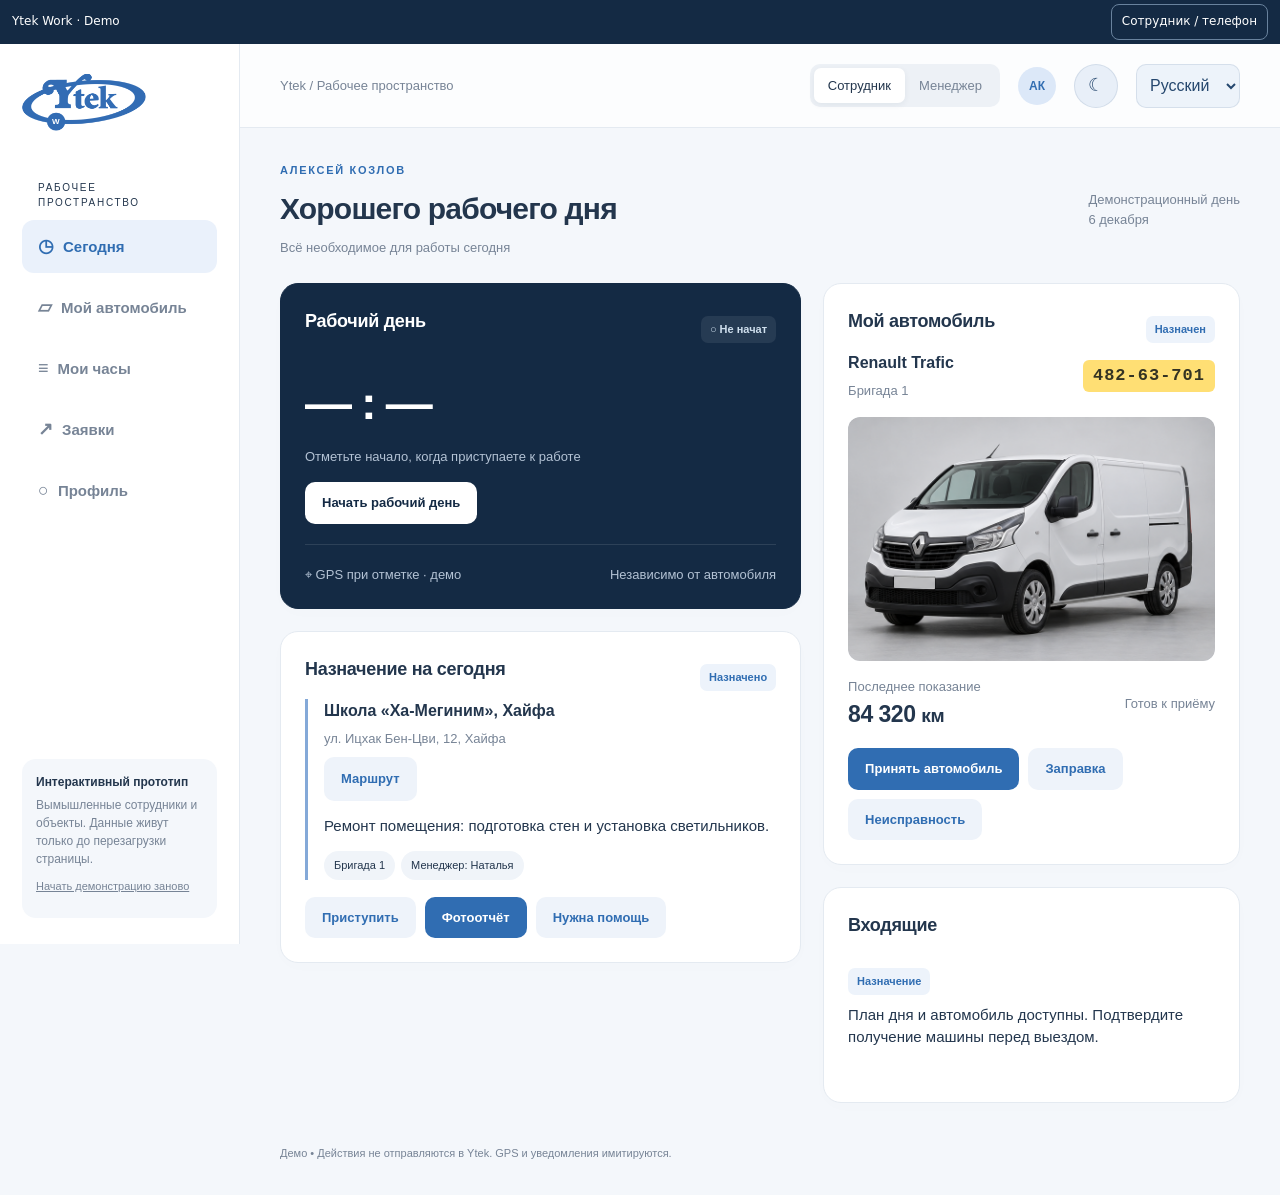
==== commit 6cfcc929: "Publish Ytek Work 0.4.0 web PWA and Android demo" ====
--- a/demo/index.html
+++ b/demo/index.html
@@ -1,62 +1 @@
-<!doctype html>
-<html lang="ru">
-<head><meta charset="utf-8"><meta name="viewport" content="width=device-width,initial-scale=1,viewport-fit=cover"><title>Ytek Work — рабочий день</title>
-<style>
-:root{--blue:#306db2;--navy:#142a44;--ink:#23364d;--muted:#778496;--line:#e4eaf1;--bg:#f4f7fb;--green:#24755a;--amber:#a46616}*{box-sizing:border-box}body{margin:0;background:var(--bg);color:var(--ink);font:15px/1.5 'Segoe UI',Arial,sans-serif}button,input,select,textarea{font:inherit}button,a{ -webkit-tap-highlight-color:transparent}button{cursor:pointer;border:0}button:focus-visible,a:focus-visible{outline:3px solid #7cacf0;outline-offset:3px}.shell{display:grid;grid-template-columns:240px 1fr;min-height:100vh}aside{background:white;border-right:1px solid var(--line);padding:26px 22px;display:flex;flex-direction:column;gap:30px;position:sticky;top:0;height:100vh}.brand{display:flex;align-items:center;gap:9px;height:65px}.brand img{width:117px;height:65px;object-fit:contain}.brand b{color:var(--blue);border-left:1px solid var(--line);padding-left:12px;font-size:20px}.nav{display:grid;gap:8px}.nav button{text-align:left;padding:13px 16px;border-radius:12px;background:transparent;color:var(--muted);font-weight:600}.nav button.active{background:#eaf1fb;color:var(--blue)}.nav small{display:block;padding:15px 16px 2px;font-size:10px;letter-spacing:1.7px}.demo{margin-top:auto;background:var(--bg);border-radius:14px;padding:14px;font-size:12px;color:var(--muted)}.demo strong{display:block;color:var(--ink);margin-bottom:5px}.main{min-width:0}header{height:84px;background:#ffffffb8;border-bottom:1px solid var(--line);display:flex;justify-content:space-between;align-items:center;padding:0 40px;gap:12px}.breadcrumb{color:var(--muted);font-size:13px}.role{display:flex;padding:4px;background:#edf1f6;border-radius:10px}.role button{padding:8px 14px;border-radius:7px;background:transparent;color:var(--muted);font-size:13px}.role button.active{background:white;box-shadow:0 2px 6px #142a4410;color:var(--ink)}.avatar{width:38px;height:38px;display:grid;place-items:center;background:#dce8f8;color:var(--blue);border-radius:50%;font-size:12px;font-weight:700}.header-right{display:flex;align-items:center;gap:18px}main{max-width:1440px;margin:auto;padding:34px 40px}.eyebrow{color:var(--blue);text-transform:uppercase;font-size:11px;font-weight:700;letter-spacing:1.7px}h1{font-size:30px;letter-spacing:-.8px;margin:7px 0}h2{font-size:18px;margin:0 0 16px;letter-spacing:-.3px}h3{font-size:16px;margin:0 0 6px}p{margin:5px 0 16px}.muted{color:var(--muted);font-size:13px}.titlebar{display:flex;justify-content:space-between;align-items:center;gap:20px;margin-bottom:26px}.grid{display:grid;grid-template-columns:1.25fr 1fr;gap:22px}.card{background:white;border:1px solid var(--line);border-radius:18px;padding:24px;box-shadow:0 4px 18px #142a4403;margin-bottom:22px}.dark{background:var(--navy);border-color:var(--navy);color:white;position:relative;overflow:hidden}.dark .muted{color:#b3c2d4}.row{display:flex;align-items:center;justify-content:space-between;gap:14px}.badge{display:inline-flex;align-items:center;gap:6px;border-radius:7px;padding:5px 9px;font-size:11px;font-weight:600;background:#edf3fb;color:var(--blue)}.badge.green{background:#e7f4ed;color:var(--green)}.badge.amber{background:#fff2de;color:var(--amber)}.badge.red{background:#ffe9e8;color:#b24c48}.dark .badge{background:#ffffff14;color:#cfdfed}.clock{font-size:47px;font-weight:600;letter-spacing:-2px;margin:17px 0 8px;font-variant-numeric:tabular-nums}.btn{padding:11px 17px;border-radius:10px;background:var(--blue);color:white;font-weight:600;font-size:13px}.btn.secondary{background:#eef3fa;color:var(--blue)}.btn.light{background:white;color:var(--navy)}.btn.danger{background:#fff0ee;color:#ad4c40}.actions{display:flex;gap:9px;flex-wrap:wrap;margin-top:17px}.divider{height:1px;background:var(--line);margin:20px 0}.dark .divider{background:#ffffff1b}.plate{font:700 17px/1.5 monospace;background:#ffdf74;color:#343323;letter-spacing:1px;padding:3px 10px;border-radius:6px;display:inline-block}.car-art{height:98px;display:flex;align-items:center;justify-content:center;background:linear-gradient(120deg,#f2f6fb,#eaf1fb);border-radius:12px;margin:16px 0}.car-art svg{width:225px;height:85px}.metric{font-size:23px;font-weight:600;letter-spacing:-.5px}.metrics{display:grid;grid-template-columns:repeat(4,1fr);gap:16px;margin-bottom:24px}.metrics .card{padding:18px;margin:0}.task{border-left:3px solid #84a9d8;padding-left:16px}.task p{margin:4px 0}.avatars{display:flex;gap:6px;margin-top:14px}.person{font-size:11px;background:#f0f4f9;border-radius:20px;padding:6px 10px}.mini{border-bottom:1px solid var(--line);padding:13px 0}.mini:last-child{border:0}.link{color:var(--blue);text-decoration:none;font-size:13px}.assignment{display:grid;grid-template-columns:1.2fr 1.4fr 1fr 1fr auto;align-items:center;gap:18px;border-top:1px solid var(--line);padding:18px 0}.assignment:first-of-type{border:0}.assignment .muted{margin-top:4px}.pill{display:inline-block;background:#eef3f8;padding:5px 10px;font-size:12px;border-radius:7px}.fleet{display:grid;grid-template-columns:repeat(2,1fr);gap:18px}.fleet .card{margin:0}.empty{text-align:center;padding:28px 10px;color:var(--muted)}.footnote{font-size:11px;color:var(--muted);margin-top:20px}.toast{position:fixed;bottom:25px;left:50%;transform:translateX(-50%);background:var(--navy);color:white;padding:13px 22px;border-radius:12px;box-shadow:0 8px 30px #142a4430;z-index:9;max-width:90vw}.toast:empty{display:none}dialog{border:0;border-radius:20px;padding:28px;width:min(520px,calc(100vw - 28px));box-shadow:0 24px 100px #142a4444;color:var(--ink)}dialog::backdrop{background:#10203377;backdrop-filter:blur(3px)}label{display:block;font-size:12px;font-weight:600;margin:15px 0 6px}input,select,textarea{width:100%;padding:10px 12px;background:#f8fafc;border:1px solid #dce4ed;border-radius:9px;color:var(--ink)}textarea{min-height:80px;resize:vertical}.formrow{display:grid;grid-template-columns:1fr 1fr;gap:14px}.error{color:#b14040;font-size:13px;margin-top:12px}.check{display:flex;align-items:center;gap:10px}.check input{width:auto}.attachment{display:block;max-width:100%;max-height:190px;object-fit:contain;margin:10px 0;border-radius:8px}.icon{font-size:18px;margin-right:9px}.reset{color:var(--muted);background:transparent;font-size:11px;padding:10px 0;text-decoration:underline}.viewing{background:#fff4dc;color:#835c20;padding:10px 16px;border-radius:10px;margin-bottom:20px;font-size:12px}.mobile-brand{display:none}button:disabled{opacity:.45;cursor:not-allowed}@media(max-width:1100px){aside{width:195px;padding:20px 16px}.shell{grid-template-columns:195px 1fr}main{padding:25px}header{padding:0 25px}.grid{grid-template-columns:1fr}.assignment{grid-template-columns:1fr 1fr 1fr}.metrics{grid-template-columns:repeat(2,1fr)}}@media(max-width:650px){.shell{display:block}aside{position:static;width:100%;height:auto;padding:12px 16px;gap:10px;border-right:0;border-bottom:1px solid var(--line)}.brand{height:44px}.brand img{height:44px;width:87px}.nav{display:flex;overflow:auto;gap:4px}.nav small,.demo{display:none}.nav button{white-space:nowrap;padding:9px 12px;font-size:12px}header{height:65px;padding:0 16px}.breadcrumb{display:none}.header-right{width:100%;justify-content:space-between}main{padding:22px 16px}h1{font-size:26px}.titlebar{align-items:flex-start}.card{padding:19px;border-radius:15px}.grid{gap:0}.metrics{gap:10px}.metrics .metric{font-size:21px}.assignment{grid-template-columns:1fr 1fr;gap:12px}.assignment button{grid-column:2}.fleet{grid-template-columns:1fr}.clock{font-size:43px}.titlebar>.muted{font-size:11px;text-align:right}.role button{padding:7px 12px}.formrow{grid-template-columns:1fr}.actions .btn{flex-grow:1}.row{flex-wrap:wrap}}
-</style></head>
-<body><div class="shell"><aside><div class="brand"><img src="ytek-original.png" alt="Ytek"><b>Work</b></div><nav id="nav" class="nav" aria-label="Разделы"></nav><div class="demo"><strong>Интерактивный прототип</strong>Вымышленные сотрудники и объекты. Данные живут только до перезагрузки страницы.<br><button class="reset" onclick="location.reload()">Начать демонстрацию заново</button></div></aside><div class="main"><header><div class="breadcrumb">Ytek / Рабочее пространство</div><div class="header-right"><div class="role" aria-label="Демонстрация роли"><button id="employeeRole" onclick="setRole('employee')">Сотрудник</button><button id="managerRole" onclick="setRole('manager')">Менеджер</button></div><div class="avatar" id="avatar">АК</div></div></header><main id="app"></main></div></div><dialog id="dialog"><form id="form"><div class="row"><h2 id="dialogTitle"></h2><button type="button" class="btn secondary" onclick="closeDialog()" aria-label="Закрыть">×</button></div><div id="fields"></div><div id="error" class="error" role="alert"></div><div class="actions"><button class="btn" type="submit">Сохранить</button><button class="btn secondary" type="button" onclick="closeDialog()">Отмена</button></div></form></dialog><div class="toast" id="toast" role="status" aria-live="polite"></div>
-<link rel="stylesheet" href="appearance.css"><link rel="stylesheet" href="vehicle-photos.css"><link rel="stylesheet" href="logo.css"><link rel="stylesheet" href="responsive.css"><script src="appearance.js" defer></script><script src="translations.js" defer></script><script src="i18n.js" defer></script><script src="accounts.js" defer></script>
-<script>
-const $=s=>document.querySelector(s),esc=s=>String(s??'').replace(/[&<>"']/g,c=>({'&':'&amp;','<':'&lt;','>':'&gt;','"':'&quot;',"'":'&#39;'}[c]));
-const people=['Алексей Козлов','Даниэль Леви','Михаил Орлов','Давид Коэн'];
-const cars=[{id:1,name:'Renault Trafic',plate:'482-63-701',km:84320},{id:2,name:'Renault Kangoo',plate:'619-24-502',km:61750},{id:3,name:'Citroën Berlingo',plate:'735-18-403',km:102480},{id:4,name:'Subaru Forester',plate:'294-57-604',km:78910}];
-const sites=['Школа «Галиль», Нагария','Учебный центр, Акко','Школа «Орен», Хайфа','Школа «Римон», Кармиэль'];
-let role='employee',view='today',user=people[0],gps=true,shift=null,shifts=[],sessions=[],fuel=[],issues=[],reports=[],requests=[],taskStatus='Назначено',notices=[],modalSave=null;
-let assignments=cars.map((c,i)=>({id:i+1,car:c.id,driver:people[i],team:'Бригада '+(i+1),site:sites[i],start:'06:00',end:'18:00'}));
-const car=id=>cars.find(c=>c.id===Number(id));const active=id=>sessions.find(s=>s.car===id&&!s.end);const own=()=>sessions.find(s=>s.driver===user&&!s.end);const planned=()=>{let handoff=[...sessions].reverse().find(s=>s.end&&s.next===user&&!s.claimed);return handoff?{car:handoff.car,team:'Передача автомобиля',site:assignments.find(a=>a.driver===user)?.site||sites[0],handoff}:assignments.find(a=>a.driver===user)};const time=()=>new Date().toLocaleTimeString((window.YtekI18n?.locale||'ru-RU'),{hour:'2-digit',minute:'2-digit'});const km=n=>Number(n).toLocaleString((window.YtekI18n?.locale||'ru-RU'));
-const btn=(text,action,kind='secondary')=>`<button class="btn ${kind}" onclick="${action}">${text}</button>`;
-function toast(t){$('#toast').textContent=t;clearTimeout(window.toastTimer);window.toastTimer=setTimeout(()=>$('#toast').textContent='',4500)}
-function setRole(r){role=r;view=r==='employee'?'today':'board';render()}
-function setView(v){view=v;render()}
-const art=`<div class="car-art"><svg viewBox="0 0 280 100" aria-hidden="true"><path d="M35 62V30q0-8 9-8h143l43 25h17q10 0 10 12v19H27V65z" fill="#c4d5ea"/><path d="M150 29h34l31 21h-65z" fill="#5d80aa"/><rect x="48" y="29" width="42" height="23" rx="3" fill="#5d80aa"/><rect x="97" y="29" width="42" height="23" rx="3" fill="#5d80aa"/><path d="M26 77h233" stroke="#306db2" stroke-width="5"/><circle cx="69" cy="78" r="15" fill="#23364d"/><circle cx="69" cy="78" r="7" fill="#dce6f0"/><circle cx="213" cy="78" r="15" fill="#23364d"/><circle cx="213" cy="78" r="7" fill="#dce6f0"/><path d="M146 29v43" stroke="#9bb4d2" stroke-width="2"/><rect x="239" y="55" width="15" height="8" rx="2" fill="#fff5d4"/></svg></div>`;
-function render(){const nav=role==='employee'?[['today','◷','Сегодня'],['vehicle','▱','Мой автомобиль'],['hours','≡','Мои часы'],['requests','↗','Заявки'],['profile','○','Профиль']]:[['board','▦','Обзор дня'],['fleet','▱','Автомобили'],['service','⚒','Обслуживание'],['requests','↗','Заявки команды']];$('#nav').innerHTML='<small>РАБОЧЕЕ ПРОСТРАНСТВО</small>'+nav.map(([v,i,t])=>`<button class="${v===view?'active':''}" onclick="setView('${v}')"><span class="icon">${i}</span>${t}</button>`).join('');$('#employeeRole').className=role==='employee'?'active':'';$('#managerRole').className=role==='manager'?'active':'';$('#avatar').textContent=role==='manager'?'МН':user.split(' ').map(n=>n[0]).join('');const names={today:'Хорошего рабочего дня',vehicle:'Мой автомобиль',hours:'Мои часы',requests:role==='manager'?'Заявки команды':'Мои заявки',profile:'Мой профиль',board:'Команда в движении',fleet:'Автомобили',service:'Обслуживание'};$('#app').innerHTML=`<div class="titlebar"><div><div class="eyebrow">${role==='manager'?'Панель менеджера':esc(user)}</div><h1>${names[view]}</h1><div class="muted">${role==='manager'?'Люди, объекты и транспорт — в одном месте':'Всё необходимое для работы сегодня'}</div></div><div class="muted">Демонстрационный день<br><span translate="no" data-today-date></span></div></div>`+({today:today,vehicle:vehicle,hours:hours,requests:requestView,profile:profile,board:board,fleet:fleetView,service:serviceView}[view])()+`<div class="footnote">Демо • Действия не отправляются в Ytek. GPS и уведомления имитируются.</div>`;}
-function vehicleCard(){let s=own(),a=planned(),c=s?car(s.car):a?car(a.car):null;if(!c)return '<div class="card"><h2>Мой автомобиль</h2><p class="muted">Ожидается назначение менеджера.</p></div>';let occupied=active(c.id),blocked=issues.some(i=>i.car===c.id&&i.unsafe&&i.status!=='Выполнено');return `<div class="card"><div class="row"><h2>Мой автомобиль</h2><span class="badge ${blocked?'red':s?'green':''}">${blocked?'Требует проверки':s?'Принят вами':'Назначен'}</span></div><div class="row"><div><h3>${c.name}</h3><div class="muted">${esc(a?.team||'Назначение в течение дня')}</div></div><span class="plate">${c.plate}</span></div>${art}<div class="row"><div><div class="muted">${s?'При получении':'Последнее показание'}</div><div class="metric">${km(s?s.startKm:c.km)} <small>км</small></div></div><div class="muted">${s?'Получен в '+s.start:occupied?'Сейчас у '+esc(occupied.driver):'Готов к приёму'}</div></div><div class="actions">${s?btn('Передать / вернуть',"openForm('return')",''):btn('Принять автомобиль',"openForm('accept')",'')}${btn('Заправка',"openForm('fuel')")}${btn('Неисправность',"openForm('issue')")}</div>${blocked?'<p class="muted" style="margin-top:12px">Сообщено о небезопасном состоянии. Приём заблокирован до проверки.</p>':''}</div>`}
-function today(){const a=planned();return `<div class="grid"><div><div class="card dark"><div class="row"><h2>Рабочий день</h2><span class="badge">${shift?'● День начат':'○ Не начат'}</span></div><div class="clock">${shift?shift:'— : —'}</div><p class="muted">${shift?'Время начала сохранено':'Отметьте начало, когда приступаете к работе'}</p>${btn(shift?'Закончить рабочий день':'Начать рабочий день','toggleShift()','light')}<div class="divider"></div><div class="row"><span class="muted">${gps?'⌖ GPS при отметке · демо':'GPS отключён менеджером'}</span><span class="muted">Независимо от автомобиля</span></div></div><div class="card"><div class="row"><h2>Назначение на сегодня</h2><span class="badge">${taskStatus}</span></div><div class="task"><h3>${esc(a?.site||'Ожидается назначение')}</h3><p>Ремонт помещения: подготовка стен и установка светильников.</p><p class="muted">Контакт и точный адрес появятся в рабочей версии</p><div class="avatars"><span class="person">${esc(a?.team||'Бригада')}</span><span class="person">Менеджер: Наталья</span></div></div><div class="actions">${btn('Приступить',"startTask()")}${btn('Фотоотчёт',"openForm('report')",'')}${btn('Нужна помощь',"openForm('help')")}</div></div></div><div>${vehicleCard()}<div class="card"><h2>Входящие</h2>${notices.length?notices.slice(-4).reverse().map(n=>`<div class="mini">${esc(n)}</div>`).join(''):'<div class="mini"><span class="badge">Назначение</span><p style="margin-top:9px">План дня и автомобиль доступны. Подтвердите получение машины перед выездом.</p></div>'}</div></div></div>`}
-function vehicle(){return `<div class="grid"><div>${vehicleCard()}<div class="card"><h2>Передачи автомобиля</h2>${sessions.length?sessions.map(s=>`<div class="mini"><div class="row"><b>${car(s.car).plate}</b><span class="badge ${s.end?'':'green'}">${s.end?'Возвращён':'В использовании'}</span></div><div><span translate="no">${esc(s.driver)}</span> · ${s.start} — ${s.end||'…'}</div><div class="muted">${km(s.startKm)} → ${s.end?km(s.endKm):'…'} км ${s.end?'· '+km(s.endKm-s.startKm)+' км':''}</div></div>`).join(''):'<p class="muted">Передач пока нет. Начните с приёма автомобиля.</p>'}</div></div><div><div class="card"><h2>Заправки</h2>${fuel.length?fuel.map(f=>`<div class="mini"><b>${car(f.car).plate} · ${f.liters} л</b><div>${f.sum} ₪ · ${km(f.km)} км</div><div class="muted"><span translate="no">${esc(f.driver)}</span> · ${f.at}</div>${f.receipt?'<span class="badge">Чек прикреплён</span>':''}</div>`).join(''):'<p class="muted">Сохранённые заправки появятся здесь.</p>'}</div>${issueCards(false)}</div></div>`}
-function hours(){return `<div class="card"><h2>Мой табель</h2>${shift?`<div class="mini">Сегодня · ${shift} — <span class="badge green">Работаю</span></div>`:''}${shifts.length?shifts.map(s=>`<div class="mini"><div class="row"><b>Сегодня</b><span>${s.start} — ${s.end}</span></div><span class="muted">${s.gps?'Геопроверка: в зоне (демо)':'Без геопроверки'}</span></div>`).join(''):!shift?'<p class="muted">Отметок пока нет. Начните день на главном экране.</p>':''}<div class="actions">${btn('Запросить исправление',"openForm('correction')")}</div></div>`}
-function profile(){return `<div class="card"><h2><span translate="no">${esc(user)}</span></h2><p>Выездной сотрудник · Ремонтная бригада</p><span class="badge">Роль: сотрудник</span><label>Посмотреть сценарий другого водителя (демо)</label><select onchange="user=this.value;render()">${people.map(p=>`<option ${p===user?'selected':''}>${p}</option>`).join('')}</select><div class="divider"></div><h3>Рабочие документы</h3><p class="muted">В демонстрации нет персональных документов.</p><h3>Язык интерфейса</h3><p class="muted">Выберите язык в верхней части экрана.</p></div>`}
-function requestView(){let list=role==='manager'?requests:requests.filter(r=>r.driver===user);return `<div class="card"><div class="row"><h2>${role==='manager'?'На согласовании':'Отпуска и отсутствия'}</h2>${role==='employee'?btn('Новая заявка',"openForm('leave')",''):''}</div>${list.length?list.map(r=>`<div class="mini"><div class="row"><b>${esc(r.type)}</b><span class="badge">${esc(r.status)}</span></div><div><span translate="no">${esc(r.driver)}</span> · <span translate="no">${esc(r.details)}</span></div>${role==='manager'&&r.status==='На рассмотрении'?`<div class="actions">${btn('Одобрить',`decide(${r.id},'Одобрено')`)}${btn('Отклонить',`decide(${r.id},'Отклонено')`,'danger')}</div>`:''}</div>`).join(''):'<div class="empty">Новых заявок пока нет</div>'}</div>`}
-function board(){return `<div class="metrics">${[['Бригад на сегодня',4],['Автомобилей в работе',sessions.filter(s=>!s.end).length],['На обслуживании',cars.filter(c=>issues.some(i=>i.car===c.id&&i.unsafe&&i.status!=='Выполнено')).length],['Новых заявок',issues.filter(i=>i.status==='Новая').length]].map(([t,n])=>`<div class="card"><div class="muted">${t}</div><div class="metric">${n}</div></div>`).join('')}</div><div class="card"><div class="row"><h2>План выездов</h2>${btn('+ Назначить автомобиль',"openForm('assign')",'')}</div><p class="muted">Плановое время назначения и фактический приём учитываются отдельно.</p>${assignments.map(a=>`<div class="assignment"><div><span class="plate">${car(a.car).plate}</span><div class="muted">${car(a.car).name}</div></div><div><b><span translate="no">${esc(a.team)}</span></b><div class="muted"><span translate="no">${esc(a.driver)}</span></div></div><div>${esc(a.site)}<div class="muted">${a.start} — ${a.end}</div></div><div><span class="badge ${active(a.car)?'green':''}">${active(a.car)?'У водителя':'Запланирован'}</span></div>${btn('Изменить',`openForm('assign',${a.id})`)}</div>`).join('')}</div><div class="grid"><div class="card"><h2>Фотоотчёты и помощь</h2>${reports.length?reports.map(r=>`<div class="mini"><b><span translate="no">${esc(r.driver)}</span> · ${esc(r.type)}</b><p><span translate="no">${esc(r.text)}</span></p>${r.photo?`<img class="attachment" src="${r.photo}" alt="Фотоотчёт">`:''}<span class="badge">${r.status}</span>${r.type==='Фотоотчёт'&&r.status==='На проверке'?`<div class="actions">${btn('Принять',`reviewReport(${r.id},true)`)}${btn('На доработку',`reviewReport(${r.id},false)`)}</div>`:''}</div>`).join(''):'<p class="muted">Отчёты работников появятся здесь.</p>'}</div><div class="card"><h2>Геопроверка рабочего времени</h2><p class="muted">При сбоях GPS можно отключить сбор для всей компании. Рабочее время продолжит фиксироваться.</p><span class="badge ${gps?'green':'amber'}">${gps?'Сбор GPS включён':'Сбор GPS отключён'}</span><div class="actions">${btn(gps?'Отключить GPS':'Включить GPS','gps=!gps;render();toast("Настройка GPS изменена")')}</div></div></div>`}
-function fleetView(){return `<div class="fleet">${cars.map(c=>`<div class="card"><div class="row"><h2>${c.name}</h2><span class="plate">${c.plate}</span></div>${art}<div class="metric">${km(c.km)} км</div><p class="muted">${active(c.id)?'За рулём: '+esc(active(c.id).driver):'Сейчас не принят водителем'}</p><span class="badge ${issues.some(i=>i.car===c.id&&i.unsafe&&i.status!=='Выполнено')?'red':''}">${issues.some(i=>i.car===c.id&&i.unsafe&&i.status!=='Выполнено')?'Требует проверки':'Доступен для назначений'}</span><div class="actions">${btn('Назначить',`openForm('assign',0,${c.id})`)}</div></div>`).join('')}</div>`}
-function issueCards(manager){let list=manager?issues:issues.filter(i=>i.driver===user);return `<div class="card"><h2>Заявки на обслуживание</h2>${list.length?list.map(i=>`<div class="mini"><div class="row"><b>${car(i.car).plate}</b><span class="badge ${i.unsafe?'red':'amber'}">${i.unsafe?'Небезопасно':'Обычная'}</span></div><p><span translate="no">${esc(i.text)}</span></p><div class="muted"><span translate="no">${esc(i.driver)}</span> · ${km(i.km)} км</div>${i.photo?`<img class="attachment" src="${i.photo}" alt="Неисправность">`:''}${manager?`<label>Статус заявки</label><select onchange="changeIssue(${i.id},this.value)">${['Новая','Рассмотрена','Запланировано обслуживание','Выполнено'].map(s=>`<option ${s===i.status?'selected':''}>${s}</option>`).join('')}</select>`:`<span class="badge">${i.status}</span>`}</div>`).join(''):'<p class="muted">Заявок пока нет.</p>'}</div>`}
-function serviceView(){return issueCards(true)}
-function toggleShift(){if(!shift){shift=time();toast('Начало рабочего дня сохранено'+(gps?' · GPS: в зоне (демо)':''))}else{shifts.push({start:shift,end:time(),gps});shift=null;toast('Окончание дня сохранено. Возврат автомобиля оформляется отдельно.')}render()}
-function startTask(){taskStatus='В работе';render();toast('Задание начато')}
-function decide(id,status){requests.find(r=>r.id===id).status=status;notices.push('Решение по заявке: '+status);render()}
-function reviewReport(id,ok){let r=reports.find(r=>r.id===id);r.status=ok?'Принято':'Нужна доработка';taskStatus=r.status;notices.push('Фотоотчёт: '+r.status);render()}
-function changeIssue(id,status){issues.find(i=>i.id===id).status=status;notices.push('Обслуживание: '+status);render();toast('Статус обновлён')}
-function closeDialog(){$('#dialog').close()}
-function input(name,title,type='text',value='',extra=''){return `<label for="f-${name}">${title}</label><input id="f-${name}" name="${name}" type="${type}" value="${esc(value)}" ${extra}>`}
-function select(name,title,opts,value){return `<label for="f-${name}">${title}</label><select id="f-${name}" name="${name}">${opts.map(([v,t])=>`<option value="${esc(v)}" ${String(v)===String(value)?'selected':''}>${esc(t)}</option>`).join('')}</select>`}
-function note(){return '<label for="f-text">Комментарий</label><textarea id="f-text" name="text" required placeholder="Опишите, что произошло или что нужно сделать"></textarea>'}
-function attachment(title){return input('photo',title,'file','','accept="image/*"')+'<div class="muted">До 5 МБ. Только для текущей демонстрации.</div>'}
-function openForm(type,id=0,carId=0){let s=own(),a=planned(),c=s?car(s.car):a?car(a.car):cars[0];let fields='',title='';if(type==='accept'){if(s)return toast('Сначала верните текущий автомобиль');if(!a)return toast('Сначала требуется назначение менеджера');if(active(c.id))return toast('Автомобиль ещё не возвращён предыдущим водителем');if(issues.some(i=>i.car===c.id&&i.unsafe&&i.status!=='Выполнено'))return toast('Приём заблокирован: автомобиль требует проверки');title='Принять '+c.plate;fields=`<p class="muted">${c.name}. Сверьте показание с одометром.</p>`+input('km','Пробег, км','number',c.km,'required min="0" step="1"')+input('reason','Если показание отличается — объясните причину');}
-if(type==='return'){if(!s)return toast('Нет принятого автомобиля');title='Передать / вернуть '+c.plate;fields=input('km','Показание одометра при передаче, км','number',c.km,`required min="${s.startKm}" step="1"`)+select('next','Следующий водитель',[['','Возврат на базу'],...people.filter(p=>p!==user).map(p=>[p,p])],'')+input('remark','Замечания при передаче');}
-if(type==='fuel'){if(!s)return toast('Для заправки сначала примите автомобиль');title='Заправка · '+c.plate;fields='<div class="formrow">'+input('liters','Литры','number','','required min="0.1" step="0.01"')+input('sum','Общая сумма, ₪','number','','required min="0.01" step="0.01"')+'</div>'+input('km','Показание одометра, км','number',c.km,`required min="${c.km}" step="1"`)+attachment('Фото чека');}
-if(type==='issue'){title='Заявка на обслуживание';fields=select('car','Автомобиль',cars.map(c=>[c.id,c.name+' · '+c.plate]),c.id)+input('km','Показание одометра, км','number',c.km,'required min="0" step="1"')+note()+'<label class="check"><input type="checkbox" name="unsafe">Продолжать движение небезопасно</label>'+attachment('Фото проблемы');}
-if(type==='assign'){let old=assignments.find(x=>x.id===id);title=id?'Изменить назначение':'Назначить автомобиль';fields=select('car','Автомобиль',cars.map(c=>[c.id,c.name+' · '+c.plate]),old?.car||carId||1)+select('driver','Ответственный водитель',people.map(p=>[p,p]),old?.driver||people[0])+input('team','Бригада','text',old?.team||'Бригада 1','required')+select('site','Объект',sites.map(p=>[p,p]),old?.site||sites[0])+'<div class="formrow">'+input('start','С','time',old?.start||'06:00','required')+input('end','До','time',old?.end||'18:00','required')+'</div><p class="muted">Назначение на демонстрационный день. Для смены машины сначала завершите предыдущий интервал.</p>';}
-if(type==='report'||type==='help'){title=type==='report'?'Фотоотчёт по заданию':'Сообщить о проблеме';fields=note()+(type==='report'?attachment('Фотография выполненной работы'):'');}
-if(type==='leave'){title='Заявка на отсутствие';fields=select('type','Тип',[['Отпуск','Отпуск'],['Больничный','Больничный']],'Отпуск')+'<div class="formrow">'+input('from','С','date','','required')+input('to','По','date','','required')+'</div>'+input('comment','Комментарий');}
-if(type==='correction'){title='Исправление рабочего времени';fields=input('date','Дата','date','','required')+'<div class="formrow">'+input('start','Начало','time','','required')+input('end','Окончание','time','','required')+'</div>'+note();}
-$('#dialogTitle').textContent=title;$('#fields').innerHTML=fields;$('#error').textContent='';modalSave=async f=>{let n=Number(f.get('km'));let photo=$('#form input[type=file]')?.files[0];if(photo&&(!photo.type.startsWith('image/')||photo.size>5*1024*1024))throw Error('Прикрепите изображение размером до 5 МБ');let url=photo?URL.createObjectURL(photo):null;
-if(type==='accept'){if(n<c.km)throw Error('Пробег не может быть меньше последнего показания');if(n!==c.km&&!f.get('reason').trim())throw Error('Укажите причину расхождения показаний');sessions.filter(h=>h.end&&h.car===c.id&&!h.claimed).forEach(h=>h.claimed=true);sessions.push({car:c.id,driver:user,start:time(),startKm:n,reason:f.get('reason')});c.km=n;}
-if(type==='return'){if(n<c.km)throw Error('Пробег не может быть меньше последнего показания, включая заправки');Object.assign(s,{end:time(),endKm:n,next:f.get('next'),remark:f.get('remark')});c.km=n;let next=f.get('next');if(next)notices.push('Автомобиль '+c.plate+' передан. '+next+' должен подтвердить приём.');}
-if(type==='fuel'){c.km=n;fuel.push({car:c.id,driver:user,km:n,liters:Number(f.get('liters')),sum:Number(f.get('sum')),receipt:url,at:time()});}
-if(type==='issue'){issues.push({id:Date.now(),car:Number(f.get('car')),driver:user,km:n,text:f.get('text'),unsafe:f.has('unsafe'),photo:url,status:'Новая'});notices.push('Заявка на обслуживание отправлена менеджеру');}
-if(type==='assign'){let obj={id:id||Date.now(),car:Number(f.get('car')),driver:f.get('driver'),team:f.get('team'),site:f.get('site'),start:f.get('start'),end:f.get('end')};if(obj.end<=obj.start)throw Error('В этом прототипе окончание должно быть позже начала в тот же день');if(issues.some(i=>i.car===obj.car&&i.unsafe&&i.status!=='Выполнено'))throw Error('Автомобиль требует проверки и не может быть назначен');if(assignments.some(x=>x.id!==id&&(x.car===obj.car||x.driver===obj.driver)&&obj.start<x.end&&obj.end>x.start))throw Error('Пересечение: автомобиль или водитель уже назначен на это время');if(id)assignments=assignments.map(x=>x.id===id?obj:x);else assignments.push(obj);notices.push('Менеджер обновил план выездов');}
-if(type==='report'||type==='help'){if(type==='report'&&!photo)throw Error('Добавьте фотографию выполненной работы');reports.push({id:Date.now(),type:type==='report'?'Фотоотчёт':'Нужна помощь',driver:user,text:f.get('text'),photo:url,status:type==='report'?'На проверке':'Новое'});if(type==='report')taskStatus='На проверке';}
-if(type==='leave'){if(f.get('to')<f.get('from'))throw Error('Дата окончания должна быть не раньше начала');requests.push({id:Date.now(),driver:user,type:f.get('type'),details:f.get('from')+' — '+f.get('to')+' '+f.get('comment'),status:'На рассмотрении'});}
-if(type==='correction')requests.push({id:Date.now(),driver:user,type:'Исправление времени',details:f.get('date')+' · '+f.get('start')+' — '+f.get('end')+' · '+f.get('text'),status:'На рассмотрении'});
-};$('#dialog').showModal();}
-$('#form').addEventListener('submit',async e=>{e.preventDefault();try{await modalSave(new FormData(e.target));closeDialog();render();toast('Сохранено в демонстрации')}catch(err){$('#error').textContent=err.message}});render();
-</script></body></html>
+<!doctype html><html lang="ru"><head><meta charset="utf-8"><meta name="viewport" content="width=device-width,initial-scale=1,viewport-fit=cover"><title>Ytek Work</title><link rel="manifest" href="manifest.webmanifest"><link rel="icon" href="assets/app-icon-192.png"></head><body><p>Ytek Work</p><noscript>Для работы приложения включите JavaScript. יש להפעיל JavaScript.</noscript><script src="platform.js" defer></script></body></html>
